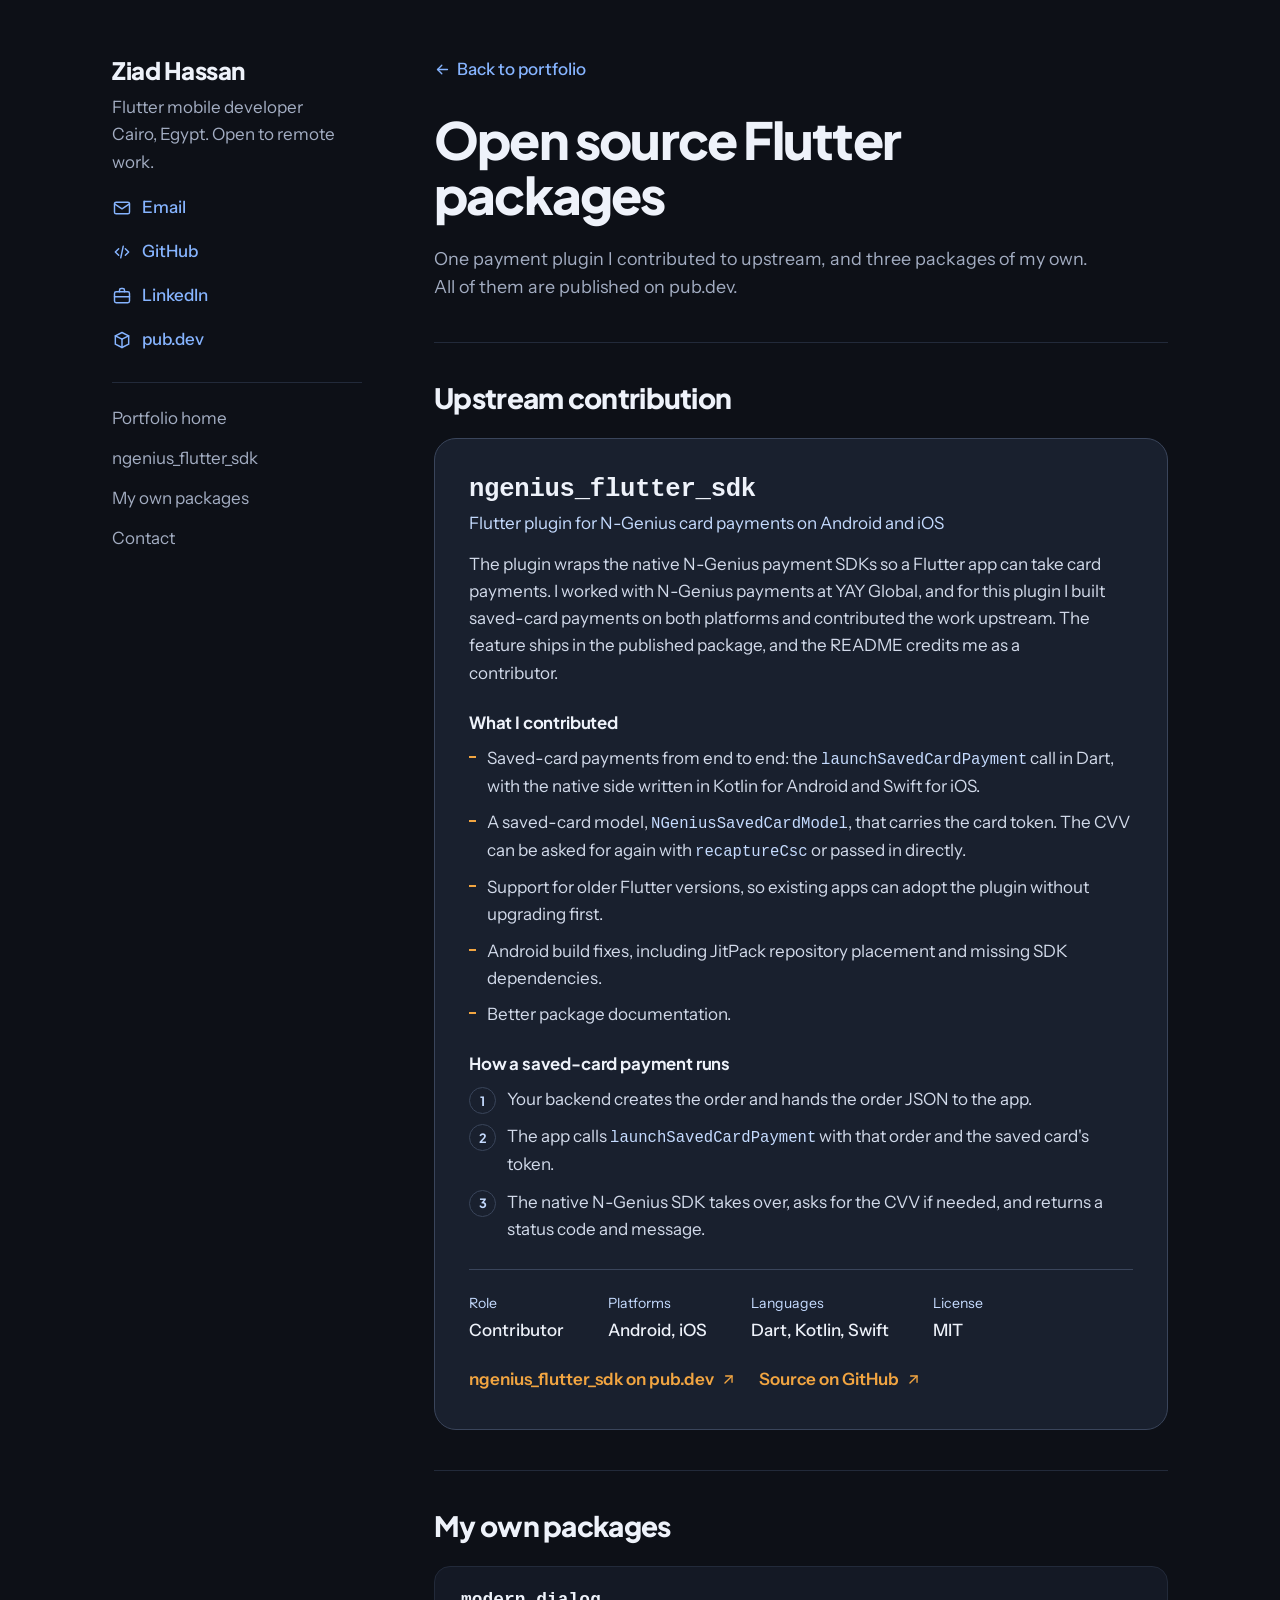
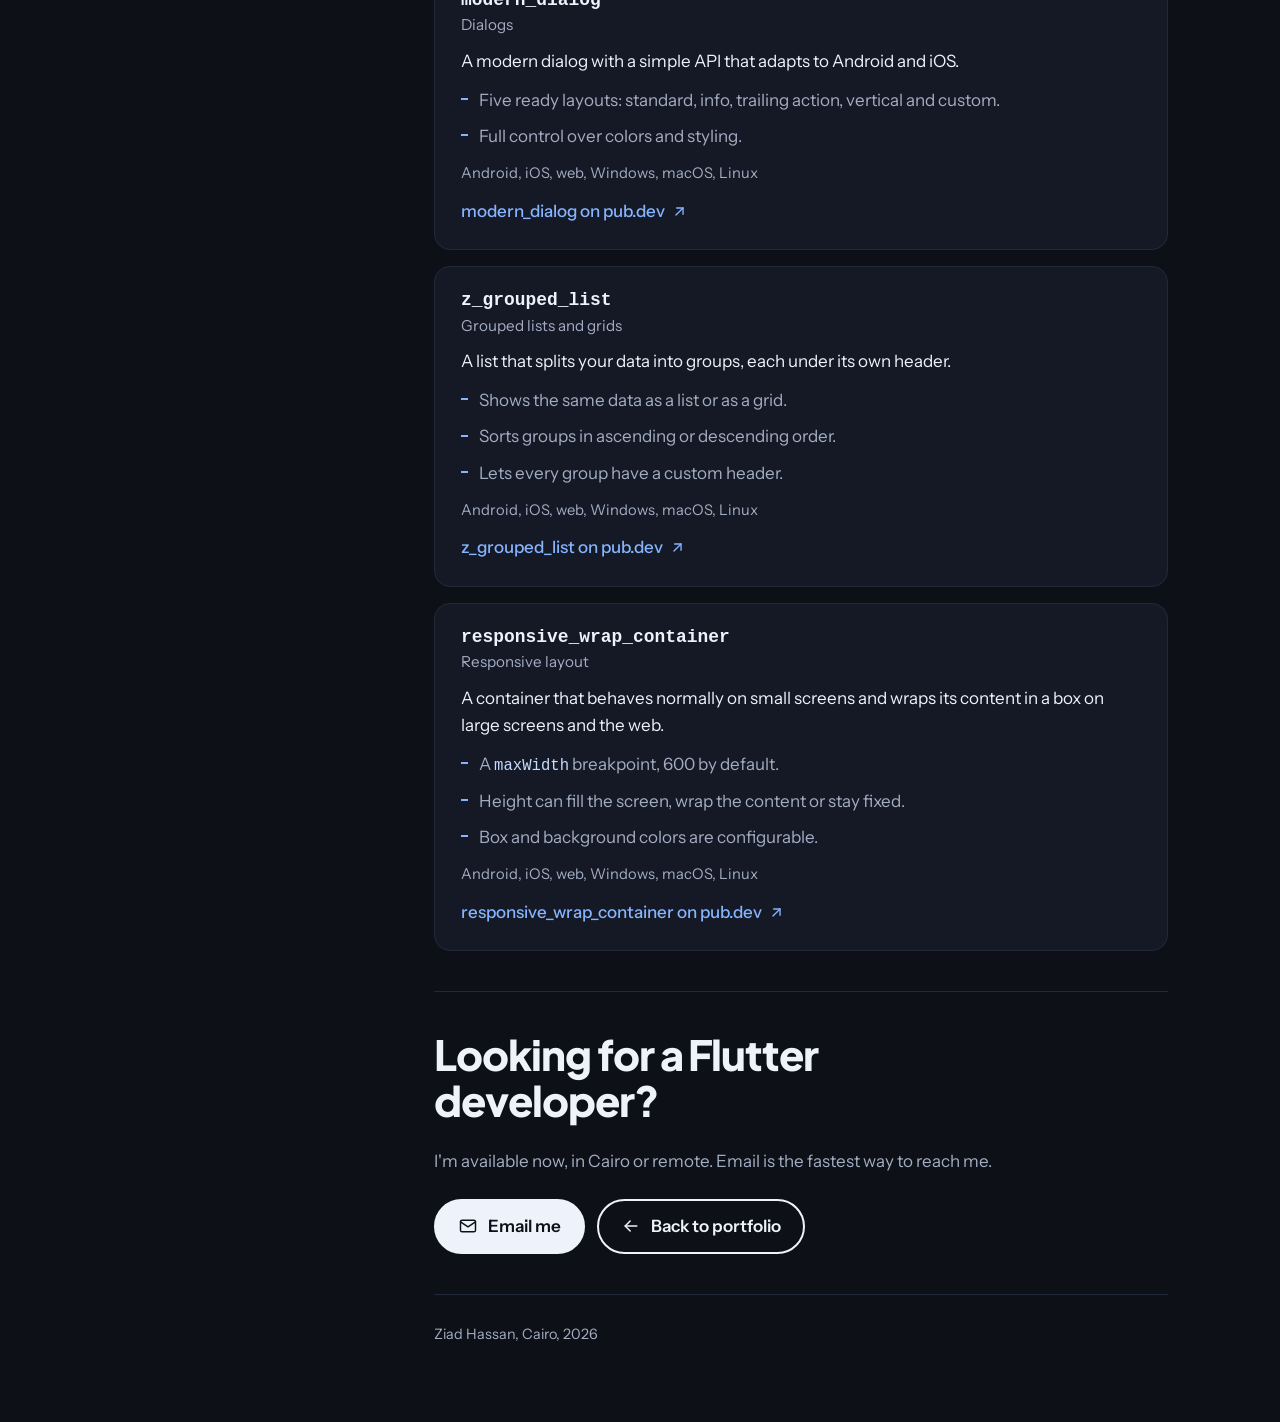
==== packages.html @ 7c578a0f "Restyle with Plus Jakarta Sans, link icons and a ZH icon; add packages page - Headings use Plus Jaka" ====
<!DOCTYPE html>
<html lang="en">
<head>
<meta charset="utf-8">
<meta name="viewport" content="width=device-width, initial-scale=1">
<title>Flutter packages, Ziad Hassan</title>
<meta name="description" content="Open source Flutter work by Ziad Hassan: saved-card payments for ngenius_flutter_sdk, plus his own packages on pub.dev.">
<meta property="og:title" content="Flutter packages, Ziad Hassan">
<meta property="og:description" content="Saved-card payments for ngenius_flutter_sdk, plus my own packages on pub.dev.">
<meta property="og:type" content="website">
<meta property="og:url" content="https://ziadhassan7.github.io/packages.html">
<meta name="theme-color" content="#0D1017">
<link rel="icon" href="favicon-32.png" sizes="32x32" type="image/png">
<link rel="icon" href="favicon.svg" type="image/svg+xml">
<link rel="apple-touch-icon" href="apple-touch-icon.png">
<link rel="preconnect" href="https://fonts.googleapis.com">
<link rel="preconnect" href="https://fonts.gstatic.com" crossorigin>
<link href="https://fonts.googleapis.com/css2?family=Plus+Jakarta+Sans:wght@700;800&family=Instrument+Sans:wght@400;500;600&display=swap" rel="stylesheet">
<link rel="stylesheet" href="styles.css">
</head>
<body>
<svg class="sprite" aria-hidden="true">
  <symbol id="i-mail" viewBox="0 0 24 24"><rect x="3" y="5" width="18" height="14" rx="2"/><path d="m3 7 9 6 9-6"/></symbol>
  <symbol id="i-code" viewBox="0 0 24 24"><path d="m8 8-4 4 4 4"/><path d="m16 8 4 4-4 4"/><path d="m13.5 5-3 14"/></symbol>
  <symbol id="i-briefcase" viewBox="0 0 24 24"><rect x="3" y="7" width="18" height="13" rx="2"/><path d="M9 7V5a2 2 0 0 1 2-2h2a2 2 0 0 1 2 2v2"/><path d="M3 13h18"/></symbol>
  <symbol id="i-box" viewBox="0 0 24 24"><path d="M12 3 4 7v10l8 4 8-4V7l-8-4Z"/><path d="m4 7 8 4 8-4"/><path d="M12 11v10"/></symbol>
  <symbol id="i-out" viewBox="0 0 24 24"><path d="M7 17 17 7"/><path d="M8 7h9v9"/></symbol>
  <symbol id="i-left" viewBox="0 0 24 24"><path d="M19 12H5"/><path d="m11 6-6 6 6 6"/></symbol>
</svg>
<div class="page">

  <aside class="rail">
    <a class="rail-name" href="./">Ziad Hassan</a>
    <p class="rail-role">Flutter mobile developer<br>Cairo, Egypt. Open to remote work.</p>
    <div class="rail-links">
      <a href="mailto:ziadh.business@gmail.com"><svg class="icon" aria-hidden="true"><use href="#i-mail"/></svg><span>Email</span></a>
      <a href="https://github.com/ziadhassan7"><svg class="icon" aria-hidden="true"><use href="#i-code"/></svg><span>GitHub</span></a>
      <a href="https://linkedin.com/in/ziadhassan7"><svg class="icon" aria-hidden="true"><use href="#i-briefcase"/></svg><span>LinkedIn</span></a>
      <a href="packages.html" aria-current="page"><svg class="icon" aria-hidden="true"><use href="#i-box"/></svg><span>pub.dev</span></a>
    </div>
    <nav class="rail-nav" aria-label="Sections">
      <a href="./">Portfolio home</a>
      <a href="#ngenius">ngenius_flutter_sdk</a>
      <a href="#own">My own packages</a>
      <a href="#contact">Contact</a>
    </nav>
  </aside>

  <main>
    <section class="hero hero-compact">
      <p class="back-link"><a class="icon-link" href="./"><svg class="icon icon-small" aria-hidden="true"><use href="#i-left"/></svg><span>Back to portfolio</span></a></p>
      <h1>Open source Flutter packages</h1>
      <p class="hero-lede">One payment plugin I contributed to upstream, and three packages of my own. All of them are published on pub.dev.</p>
    </section>

    <section class="block" id="ngenius">
      <h2>Upstream contribution</h2>

      <article class="feature">
        <h3 class="pkg-title">ngenius_flutter_sdk</h3>
        <p class="feature-kind">Flutter plugin for N-Genius card payments on Android and iOS</p>
        <p class="feature-text">The plugin wraps the native N-Genius payment SDKs so a Flutter app can take card payments. I worked with N-Genius payments at YAY Global, and for this plugin I built saved-card payments on both platforms and contributed the work upstream. The feature ships in the published package, and the README credits me as a contributor.</p>

        <h4 class="sub">What I contributed</h4>
        <ul class="points">
          <li>Saved-card payments from end to end: the <code>launchSavedCardPayment</code> call in Dart, with the native side written in Kotlin for Android and Swift for iOS.</li>
          <li>A saved-card model, <code>NGeniusSavedCardModel</code>, that carries the card token. The CVV can be asked for again with <code>recaptureCsc</code> or passed in directly.</li>
          <li>Support for older Flutter versions, so existing apps can adopt the plugin without upgrading first.</li>
          <li>Android build fixes, including JitPack repository placement and missing SDK dependencies.</li>
          <li>Better package documentation.</li>
        </ul>

        <h4 class="sub">How a saved-card payment runs</h4>
        <ol class="steps">
          <li>Your backend creates the order and hands the order JSON to the app.</li>
          <li>The app calls <code>launchSavedCardPayment</code> with that order and the saved card's token.</li>
          <li>The native N-Genius SDK takes over, asks for the CVV if needed, and returns a status code and message.</li>
        </ol>

        <dl class="meta">
          <div><dt>Role</dt><dd>Contributor</dd></div>
          <div><dt>Platforms</dt><dd>Android, iOS</dd></div>
          <div><dt>Languages</dt><dd>Dart, Kotlin, Swift</dd></div>
          <div><dt>License</dt><dd>MIT</dd></div>
        </dl>

        <div class="store-links">
          <a class="icon-link" href="https://pub.dev/packages/ngenius_flutter_sdk"><span>ngenius_flutter_sdk on pub.dev</span><svg class="icon icon-small" aria-hidden="true"><use href="#i-out"/></svg></a>
          <a class="icon-link" href="https://github.com/mhammadraza137/ngenius_flutter_sdk"><span>Source on GitHub</span><svg class="icon icon-small" aria-hidden="true"><use href="#i-out"/></svg></a>
        </div>
      </article>
    </section>

    <section class="block" id="own">
      <h2>My own packages</h2>
      <div class="stack">

        <article class="side">
          <h3 class="pkg">modern_dialog</h3>
          <p class="side-kind">Dialogs</p>
          <p class="side-text">A modern dialog with a simple API that adapts to Android and iOS.</p>
          <ul class="points">
            <li>Five ready layouts: standard, info, trailing action, vertical and custom.</li>
            <li>Full control over colors and styling.</li>
          </ul>
          <p class="side-platforms">Android, iOS, web, Windows, macOS, Linux</p>
          <p class="side-link"><a class="icon-link" href="https://pub.dev/packages/modern_dialog"><span>modern_dialog on pub.dev</span><svg class="icon icon-small" aria-hidden="true"><use href="#i-out"/></svg></a></p>
        </article>

        <article class="side">
          <h3 class="pkg">z_grouped_list</h3>
          <p class="side-kind">Grouped lists and grids</p>
          <p class="side-text">A list that splits your data into groups, each under its own header.</p>
          <ul class="points">
            <li>Shows the same data as a list or as a grid.</li>
            <li>Sorts groups in ascending or descending order.</li>
            <li>Lets every group have a custom header.</li>
          </ul>
          <p class="side-platforms">Android, iOS, web, Windows, macOS, Linux</p>
          <p class="side-link"><a class="icon-link" href="https://pub.dev/packages/z_grouped_list"><span>z_grouped_list on pub.dev</span><svg class="icon icon-small" aria-hidden="true"><use href="#i-out"/></svg></a></p>
        </article>

        <article class="side">
          <h3 class="pkg">responsive_wrap_container</h3>
          <p class="side-kind">Responsive layout</p>
          <p class="side-text">A container that behaves normally on small screens and wraps its content in a box on large screens and the web.</p>
          <ul class="points">
            <li>A <code>maxWidth</code> breakpoint, 600 by default.</li>
            <li>Height can fill the screen, wrap the content or stay fixed.</li>
            <li>Box and background colors are configurable.</li>
          </ul>
          <p class="side-platforms">Android, iOS, web, Windows, macOS, Linux</p>
          <p class="side-link"><a class="icon-link" href="https://pub.dev/packages/responsive_wrap_container"><span>responsive_wrap_container on pub.dev</span><svg class="icon icon-small" aria-hidden="true"><use href="#i-out"/></svg></a></p>
        </article>

      </div>
    </section>

    <section class="block contact" id="contact">
      <h2>Looking for a Flutter developer?</h2>
      <p>I'm available now, in Cairo or remote. Email is the fastest way to reach me.</p>
      <div class="hero-actions">
        <a class="button button-solid" href="mailto:ziadh.business@gmail.com"><svg class="icon" aria-hidden="true"><use href="#i-mail"/></svg><span>Email me</span></a>
        <a class="button button-plain" href="./"><svg class="icon" aria-hidden="true"><use href="#i-left"/></svg><span>Back to portfolio</span></a>
      </div>
    </section>

    <footer>Ziad Hassan, Cairo, 2026</footer>
  </main>

</div>
</body>
</html>
---- styles.css ----
:root {
  color-scheme: dark;
  --mist: #0D1017;
  --paper: #141925;
  --raised: #19202E;
  --ink: #EEF2FA;
  --ink-soft: #A3ADC2;
  --ink-card: #D2DAEA;
  --blue: #86B4FF;
  --sky: #C5DBFF;
  --amber: #F2A541;
  --line: #222A3A;
  --rule: #3A455B;
  --display: "Plus Jakarta Sans", "Segoe UI", system-ui, sans-serif;
  --body: "Instrument Sans", system-ui, -apple-system, "Segoe UI", sans-serif;
  --code: ui-monospace, "SF Mono", Menlo, Consolas, monospace;
}
* { box-sizing: border-box; }
html { -webkit-text-size-adjust: 100%; scroll-behavior: smooth; }
body {
  margin: 0;
  background: var(--mist);
  color: var(--ink);
  font-family: var(--body);
  font-size: 17px;
  line-height: 1.6;
}
a { color: var(--blue); text-underline-offset: 3px; }
a:hover { color: var(--sky); }
a:focus-visible, .button:focus-visible {
  outline: 3px solid var(--amber);
  outline-offset: 3px;
  border-radius: 4px;
}
h1, h2, h3 { font-family: var(--display); margin: 0; line-height: 1.1; }
p { margin: 0; }
ul, ol { margin: 0; padding: 0; list-style: none; }
code { font-family: var(--code); font-size: 0.92em; }

.sprite { position: absolute; width: 0; height: 0; overflow: hidden; }
.icon {
  width: 20px; height: 20px;
  flex: none;
  fill: none;
  stroke: currentColor;
  stroke-width: 1.75;
  stroke-linecap: round;
  stroke-linejoin: round;
}
.icon-small { width: 17px; height: 17px; stroke-width: 1.9; }

/* A text link that carries an icon */
.icon-link {
  display: inline-flex;
  align-items: center;
  gap: 6px;
  font-weight: 500;
  text-decoration: none;
}
.icon-link:hover span { text-decoration: underline; }

.page {
  max-width: 1120px;
  margin: 0 auto;
  padding: 28px 22px 64px;
}

/* Identity rail */
.rail-name {
  display: inline-block;
  font-family: var(--display);
  font-size: 1.5rem;
  font-weight: 800;
  letter-spacing: -0.02em;
  line-height: 1.2;
  color: var(--ink);
  text-decoration: none;
}
.rail-name:hover { color: var(--ink); }
.rail-role { color: var(--ink-soft); margin-top: 6px; }
.rail-links { display: flex; flex-wrap: wrap; gap: 0 22px; margin-top: 10px; }
.rail-links a {
  display: inline-flex;
  align-items: center;
  gap: 10px;
  min-height: 44px;
  font-weight: 500;
  text-decoration: none;
}
.rail-links a:hover span { text-decoration: underline; }
.rail-nav { display: none; }

/* Hero */
.hero { padding: 40px 0 40px; }
.hero h1 {
  font-size: clamp(2.2rem, 8.6vw, 4.1rem);
  font-weight: 800;
  letter-spacing: -0.035em;
  line-height: 1.06;
  max-width: 780px;
}
.hero-lede {
  margin-top: 24px;
  font-size: 1.12rem;
  max-width: 56ch;
  color: var(--ink-soft);
}
.hero-actions { display: flex; flex-wrap: wrap; gap: 12px; margin-top: 28px; }
.button {
  display: inline-flex;
  align-items: center;
  gap: 10px;
  padding: 12px 22px;
  border-radius: 999px;
  font-weight: 600;
  text-decoration: none;
  border: 2px solid var(--ink);
}
.button-solid, .button-solid:hover { background: var(--ink); color: var(--mist); }
.button-plain, .button-plain:hover { color: var(--ink); }
.button:hover { border-color: var(--blue); }
.button-solid:hover { background: var(--blue); border-color: var(--blue); }

/* Sections */
.block { padding: 40px 0; border-top: 1px solid var(--line); }
.block > h2 {
  font-size: 1.75rem;
  font-weight: 800;
  letter-spacing: -0.025em;
  margin-bottom: 24px;
}

/* Timeline: the two phases really are a sequence */
.timeline { border-left: 2px solid var(--rule); margin-left: 5px; }
.phase { position: relative; padding: 0 0 34px 24px; }
.phase:last-child { padding-bottom: 0; }
.phase::before {
  content: "";
  position: absolute;
  left: -8px; top: 7px;
  width: 14px; height: 14px;
  border-radius: 50%;
  background: var(--amber);
  border: 3px solid var(--mist);
}
.phase-when { color: var(--ink-soft); font-size: 0.95rem; }
.phase h3 { font-size: 1.3rem; font-weight: 700; letter-spacing: -0.015em; line-height: 1.2; margin: 2px 0 12px; }
.points li { position: relative; padding-left: 18px; margin-bottom: 9px; max-width: 64ch; }
.points li:last-child { margin-bottom: 0; }
.points li::before {
  content: "";
  position: absolute;
  left: 0; top: 0.66em;
  width: 7px; height: 2px;
  background: var(--blue);
}
.store-links { display: flex; flex-wrap: wrap; gap: 8px 22px; margin-top: 16px; }

/* Own products */
.feature {
  background: var(--raised);
  border: 1px solid var(--rule);
  color: var(--ink);
  border-radius: 22px;
  padding: 28px 24px;
}
.feature h3 { font-size: 1.6rem; font-weight: 800; letter-spacing: -0.02em; line-height: 1.15; }
.feature-kind { color: var(--sky); margin-top: 4px; }
.feature p.feature-text { margin-top: 14px; max-width: 58ch; color: var(--ink-card); }
.feature a { color: var(--amber); font-weight: 600; }
.feature a:hover { color: var(--amber); }
.streak { display: flex; gap: 6px; margin: 22px 0 6px; }
.streak span {
  flex: 1; max-width: 26px; aspect-ratio: 1;
  border-radius: 7px;
  background: var(--amber);
}
.streak span.miss { background: transparent; border: 2px solid var(--rule); }
.streak-note { font-size: 0.92rem; color: var(--sky); }
.feature-link { margin-top: 18px; }

.pair { display: grid; gap: 16px; margin-top: 16px; }
.side {
  background: var(--paper);
  border: 1px solid var(--line);
  border-radius: 16px;
  padding: 22px 20px;
}
.side h3 { font-size: 1.2rem; font-weight: 700; letter-spacing: -0.015em; }
.side-kind { color: var(--ink-soft); font-size: 0.95rem; margin-top: 3px; }
.side p.side-text { margin-top: 10px; }
.side-link { margin-top: 12px; }

/* Open source */
.contrib { max-width: 64ch; }
.packages { margin-top: 20px; border-top: 1px solid var(--line); }
.packages li { border-bottom: 1px solid var(--line); }
.packages a {
  display: flex; justify-content: space-between; align-items: baseline; gap: 14px;
  padding: 13px 2px;
  text-decoration: none;
  color: var(--ink);
}
.packages a:hover code { color: var(--blue); }
.packages code { font-size: 0.95rem; font-weight: 600; }
.packages small { color: var(--ink-soft); font-size: 0.9rem; text-align: right; }
.more-link { margin-top: 18px; }

/* Skills */
.skills { display: grid; gap: 18px; }
.skills dt { font-family: var(--display); font-weight: 700; font-size: 1.05rem; }
.skills dd { margin: 3px 0 0; color: var(--ink-soft); max-width: 62ch; }

/* Background */
.facts li { margin-bottom: 10px; max-width: 62ch; }
.facts strong { font-weight: 600; }
.facts span { color: var(--ink-soft); }

/* Contact */
.contact h2 { font-size: clamp(1.8rem, 6vw, 2.6rem); max-width: 18ch; }
.contact p { margin-top: 14px; color: var(--ink-soft); max-width: 52ch; }
.contact .hero-actions { margin-top: 24px; }

footer { color: var(--ink-soft); font-size: 0.9rem; padding-top: 28px; border-top: 1px solid var(--line); }

/* Packages page */
.back-link { margin-bottom: 26px; }
.hero-compact h1 { font-size: clamp(2rem, 7vw, 3.2rem); max-width: 16ch; }
.feature h3.pkg-title {
  font-family: var(--code);
  font-size: clamp(1.25rem, 4.6vw, 1.6rem);
  font-weight: 700;
  letter-spacing: -0.01em;
  line-height: 1.2;
  overflow-wrap: anywhere;
}
.feature h4.sub {
  font-family: var(--display);
  font-size: 1.05rem;
  font-weight: 700;
  letter-spacing: -0.01em;
  line-height: 1.2;
  margin: 26px 0 12px;
}
.feature .points li { color: var(--ink-card); }
.feature .points li::before { background: var(--amber); }
.feature code, .side code { color: var(--sky); }
.steps { counter-reset: step; display: grid; gap: 10px; max-width: 64ch; }
.steps li {
  counter-increment: step;
  position: relative;
  padding-left: 38px;
  color: var(--ink-card);
}
.steps li::before {
  content: counter(step);
  position: absolute;
  left: 0; top: 1px;
  width: 25px; height: 25px;
  border-radius: 50%;
  border: 1px solid var(--rule);
  color: var(--sky);
  font-family: var(--display);
  font-size: 0.8rem;
  font-weight: 700;
  display: flex; align-items: center; justify-content: center;
}
.meta {
  display: grid;
  gap: 14px 28px;
  margin: 26px 0 0;
  padding-top: 22px;
  border-top: 1px solid var(--rule);
}
.meta dt { color: var(--sky); font-size: 0.88rem; }
.meta dd { margin: 2px 0 0; font-weight: 500; }
.feature .store-links { margin-top: 22px; }

.stack { display: grid; gap: 16px; }
.side h3.pkg {
  font-family: var(--code);
  font-size: 1.12rem;
  letter-spacing: 0;
  overflow-wrap: anywhere;
}
.side .points { margin-top: 12px; }
.side .points li { color: var(--ink-soft); }
.side-platforms { margin-top: 12px; font-size: 0.92rem; color: var(--ink-soft); }

@media (min-width: 640px) {
  .pair { grid-template-columns: 1fr 1fr; }
  .feature { padding: 36px 34px; }
  .meta { grid-template-columns: 1fr 1fr; }
  .side { padding: 24px 26px; }
}

@media (min-width: 960px) {
  .page {
    display: grid;
    grid-template-columns: 250px minmax(0, 1fr);
    gap: 72px;
    padding: 56px 32px 80px;
  }
  .rail { position: sticky; top: 56px; align-self: start; }
  .rail-links { flex-direction: column; gap: 0; }
  .rail-nav {
    display: flex; flex-direction: column;
    margin-top: 20px; padding-top: 16px;
    border-top: 1px solid var(--line);
  }
  .rail-nav a {
    display: flex; align-items: center;
    min-height: 40px;
    color: var(--ink-soft);
    text-decoration: none;
  }
  .rail-nav a:hover, .rail-nav a[aria-current="page"] { color: var(--ink); }
  .rail-nav a:hover { text-decoration: underline; }
  .hero { padding-top: 0; }
  .skills { grid-template-columns: 1fr 1fr; gap: 24px 40px; }
  .meta { grid-template-columns: repeat(4, auto); justify-content: start; gap: 14px 44px; }
}

@media (prefers-reduced-motion: reduce) {
  html { scroll-behavior: auto; }
}
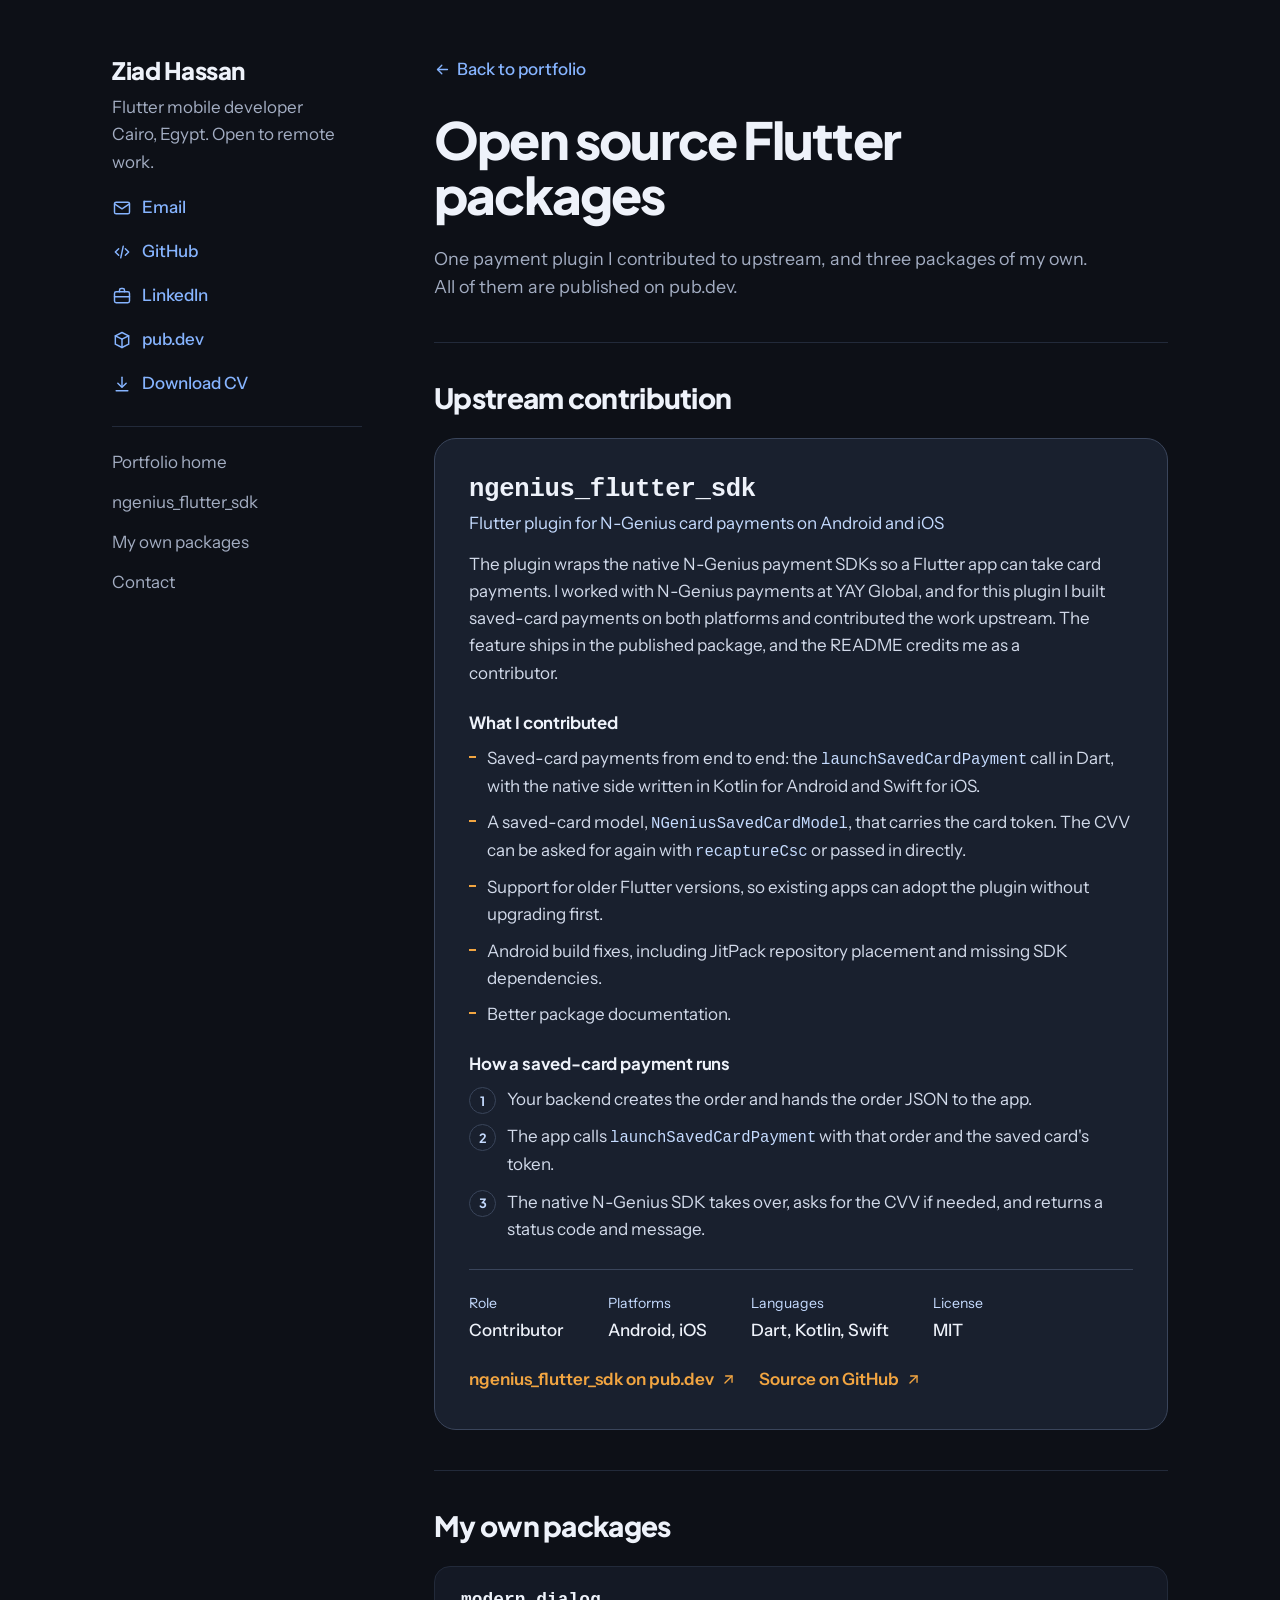
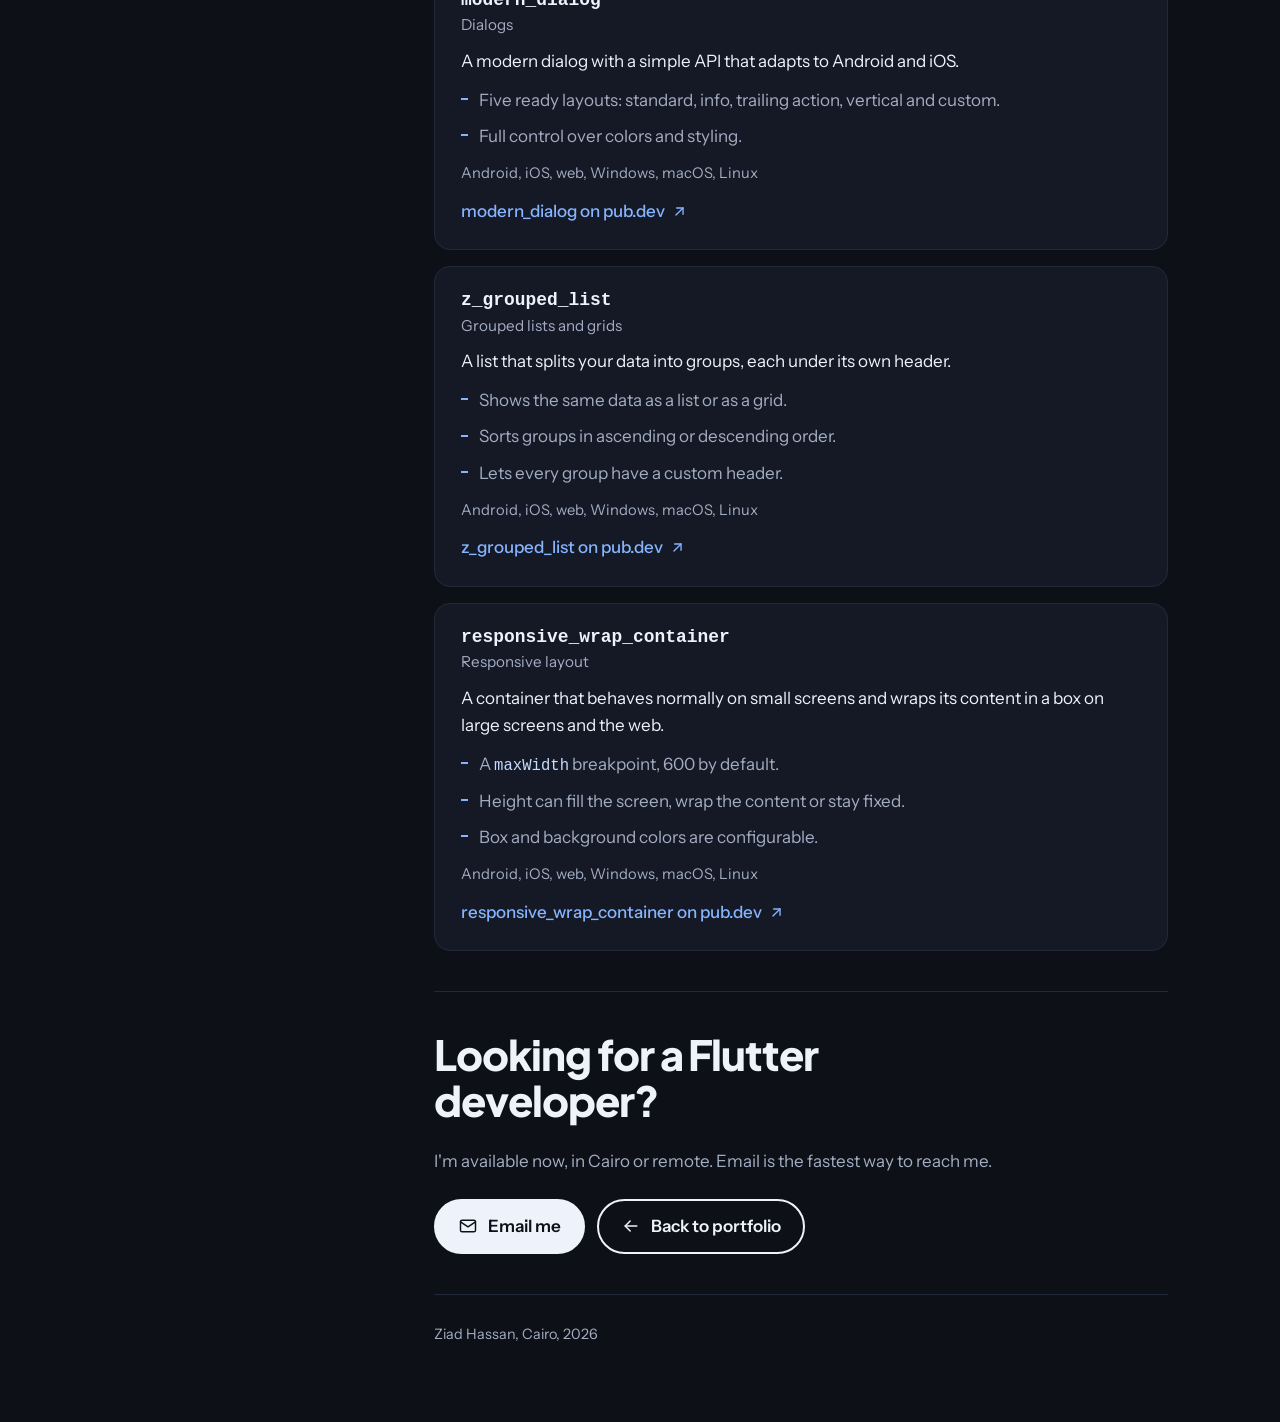
==== commit 08c9c326: "Add CV download and update experience line - Download CV button in the hero and contact section, plu" ====
--- a/packages.html
+++ b/packages.html
@@ -26,6 +26,7 @@
   <symbol id="i-box" viewBox="0 0 24 24"><path d="M12 3 4 7v10l8 4 8-4V7l-8-4Z"/><path d="m4 7 8 4 8-4"/><path d="M12 11v10"/></symbol>
   <symbol id="i-out" viewBox="0 0 24 24"><path d="M7 17 17 7"/><path d="M8 7h9v9"/></symbol>
   <symbol id="i-left" viewBox="0 0 24 24"><path d="M19 12H5"/><path d="m11 6-6 6 6 6"/></symbol>
+  <symbol id="i-download" viewBox="0 0 24 24"><path d="M12 4v11"/><path d="m7 11 5 5 5-5"/><path d="M5 20h14"/></symbol>
 </svg>
 <div class="page">
 
@@ -37,6 +38,7 @@
       <a href="https://github.com/ziadhassan7"><svg class="icon" aria-hidden="true"><use href="#i-code"/></svg><span>GitHub</span></a>
       <a href="https://linkedin.com/in/ziadhassan7"><svg class="icon" aria-hidden="true"><use href="#i-briefcase"/></svg><span>LinkedIn</span></a>
       <a href="packages.html" aria-current="page"><svg class="icon" aria-hidden="true"><use href="#i-box"/></svg><span>pub.dev</span></a>
+      <a href="Ziad-Hassan-Flutter-Developer-CV.pdf" download><svg class="icon" aria-hidden="true"><use href="#i-download"/></svg><span>Download CV</span></a>
     </div>
     <nav class="rail-nav" aria-label="Sections">
       <a href="./">Portfolio home</a>
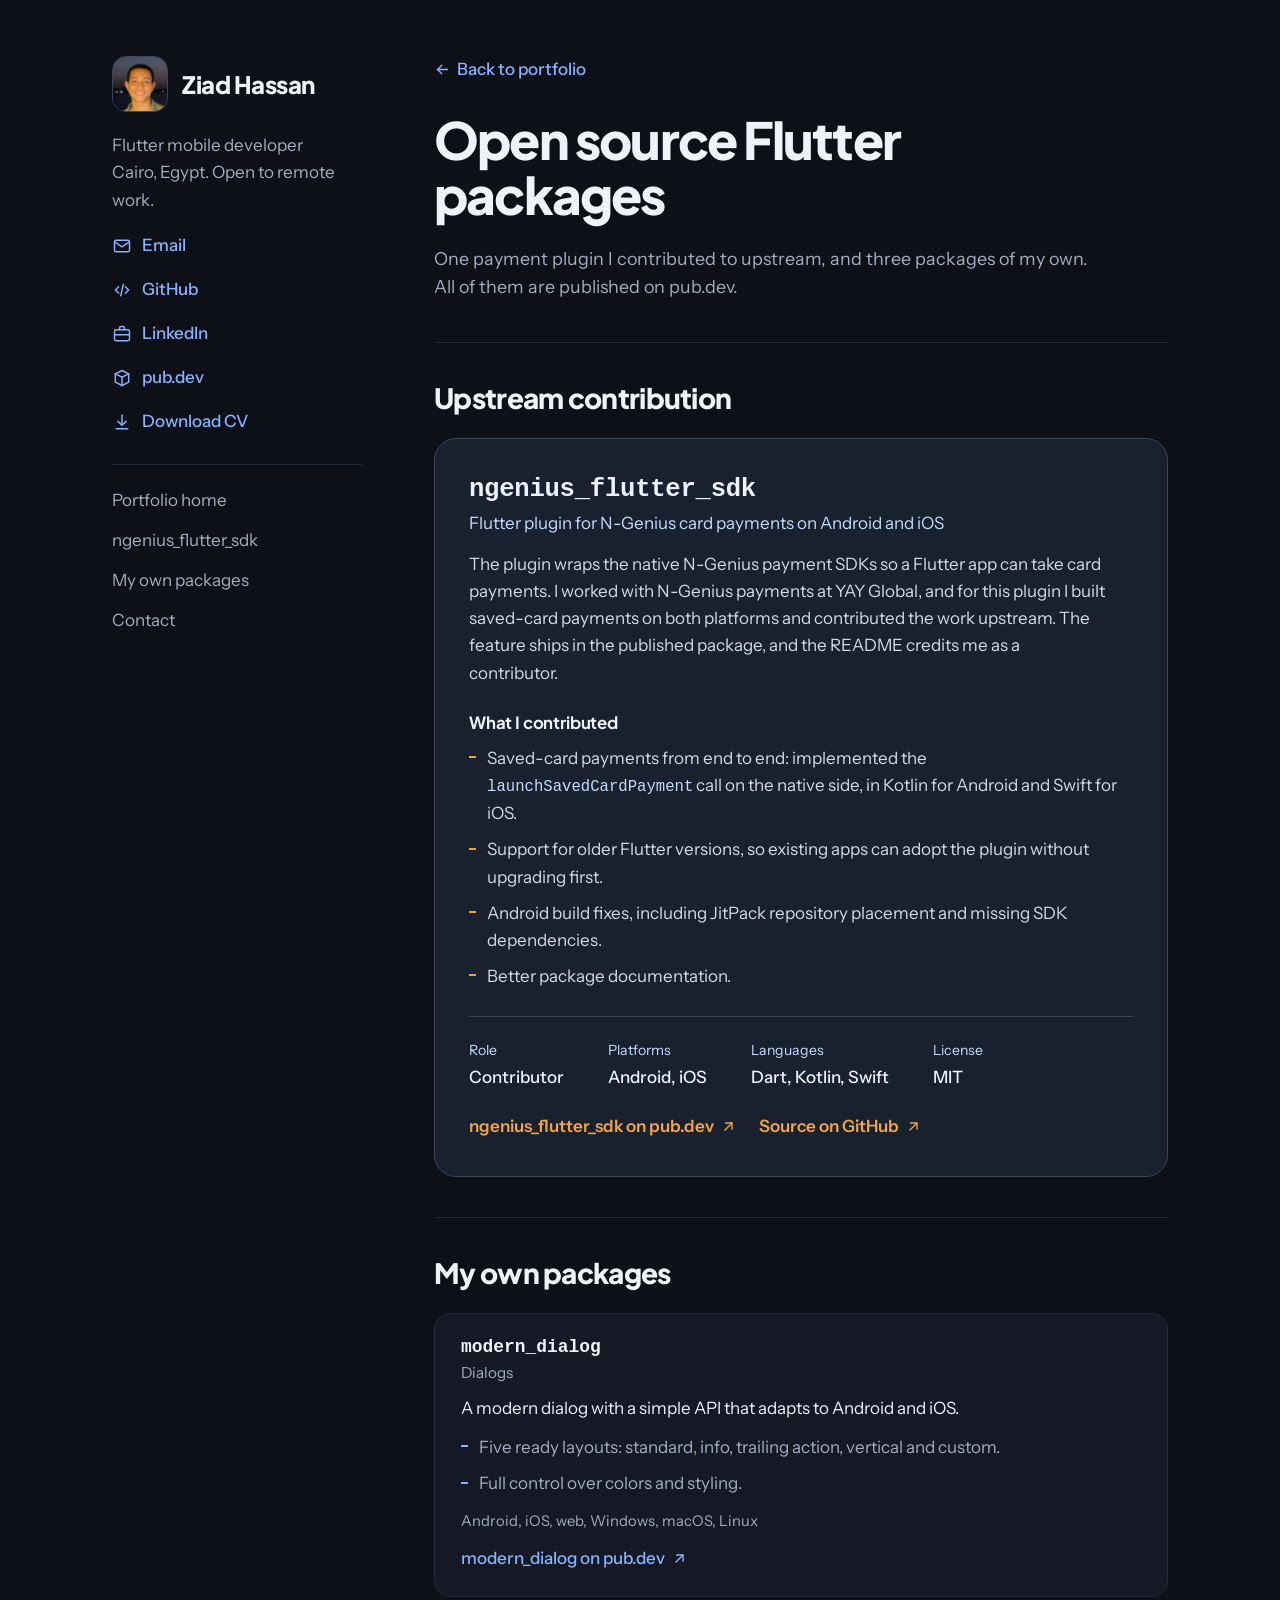
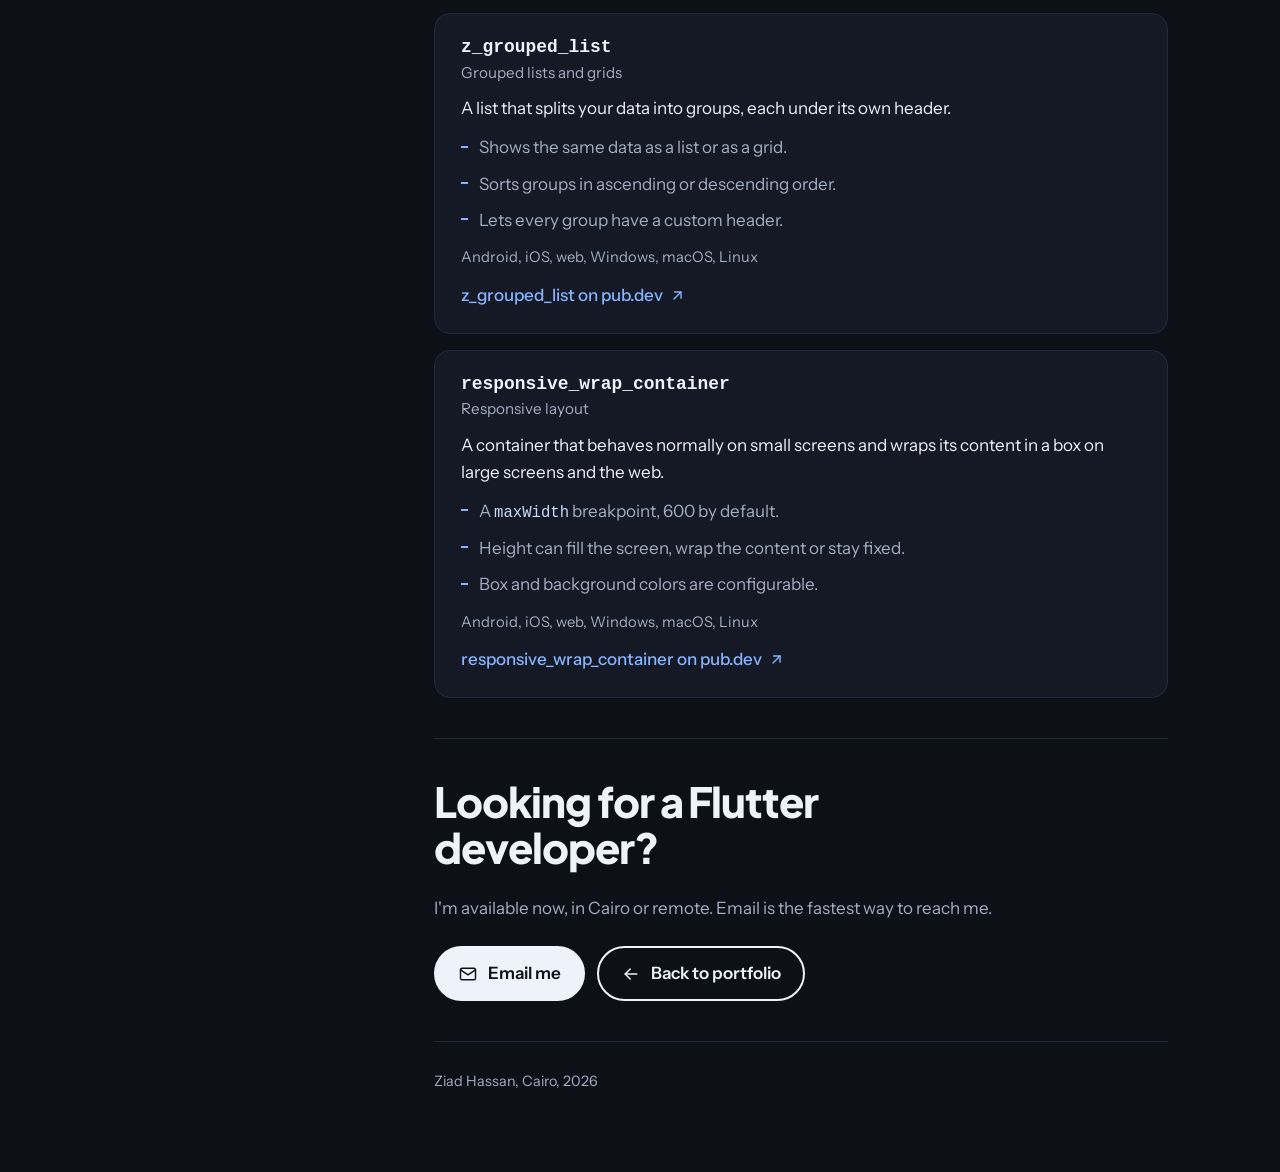
==== commit 4e52477e: "Add profile photo beside the name; trim the ngenius section - Small rounded-square photo next to the" ====
--- a/packages.html
+++ b/packages.html
@@ -31,7 +31,7 @@
 <div class="page">
 
   <aside class="rail">
-    <a class="rail-name" href="./">Ziad Hassan</a>
+    <a class="rail-id" href="./"><img class="rail-photo" src="ziad-hassan.jpg" alt="" width="56" height="56"><span class="rail-name">Ziad Hassan</span></a>
     <p class="rail-role">Flutter mobile developer<br>Cairo, Egypt. Open to remote work.</p>
     <div class="rail-links">
       <a href="mailto:ziadh.business@gmail.com"><svg class="icon" aria-hidden="true"><use href="#i-mail"/></svg><span>Email</span></a>
@@ -65,19 +65,11 @@
 
         <h4 class="sub">What I contributed</h4>
         <ul class="points">
-          <li>Saved-card payments from end to end: the <code>launchSavedCardPayment</code> call in Dart, with the native side written in Kotlin for Android and Swift for iOS.</li>
-          <li>A saved-card model, <code>NGeniusSavedCardModel</code>, that carries the card token. The CVV can be asked for again with <code>recaptureCsc</code> or passed in directly.</li>
+          <li>Saved-card payments from end to end: implemented the <code>launchSavedCardPayment</code> call on the native side, in Kotlin for Android and Swift for iOS.</li>
           <li>Support for older Flutter versions, so existing apps can adopt the plugin without upgrading first.</li>
           <li>Android build fixes, including JitPack repository placement and missing SDK dependencies.</li>
           <li>Better package documentation.</li>
         </ul>
-
-        <h4 class="sub">How a saved-card payment runs</h4>
-        <ol class="steps">
-          <li>Your backend creates the order and hands the order JSON to the app.</li>
-          <li>The app calls <code>launchSavedCardPayment</code> with that order and the saved card's token.</li>
-          <li>The native N-Genius SDK takes over, asks for the CVV if needed, and returns a status code and message.</li>
-        </ol>
 
         <dl class="meta">
           <div><dt>Role</dt><dd>Contributor</dd></div>
--- a/styles.css
+++ b/styles.css
@@ -66,18 +66,29 @@
 }
 
 /* Identity rail */
+.rail-id {
+  display: inline-flex;
+  align-items: center;
+  gap: 14px;
+  color: var(--ink);
+  text-decoration: none;
+}
+.rail-id:hover { color: var(--ink); }
+.rail-photo {
+  width: 56px; height: 56px;
+  flex: none;
+  border-radius: 14px;
+  object-fit: cover;
+  border: 1px solid var(--rule);
+}
 .rail-name {
-  display: inline-block;
   font-family: var(--display);
   font-size: 1.5rem;
   font-weight: 800;
   letter-spacing: -0.02em;
   line-height: 1.2;
-  color: var(--ink);
-  text-decoration: none;
-}
-.rail-name:hover { color: var(--ink); }
-.rail-role { color: var(--ink-soft); margin-top: 6px; }
+}
+.rail-role { color: var(--ink-soft); margin-top: 12px; }
 .rail-links { display: flex; flex-wrap: wrap; gap: 0 22px; margin-top: 10px; }
 .rail-links a {
   display: inline-flex;
@@ -245,26 +256,6 @@
 .feature .points li { color: var(--ink-card); }
 .feature .points li::before { background: var(--amber); }
 .feature code, .side code { color: var(--sky); }
-.steps { counter-reset: step; display: grid; gap: 10px; max-width: 64ch; }
-.steps li {
-  counter-increment: step;
-  position: relative;
-  padding-left: 38px;
-  color: var(--ink-card);
-}
-.steps li::before {
-  content: counter(step);
-  position: absolute;
-  left: 0; top: 1px;
-  width: 25px; height: 25px;
-  border-radius: 50%;
-  border: 1px solid var(--rule);
-  color: var(--sky);
-  font-family: var(--display);
-  font-size: 0.8rem;
-  font-weight: 700;
-  display: flex; align-items: center; justify-content: center;
-}
 .meta {
   display: grid;
   gap: 14px 28px;
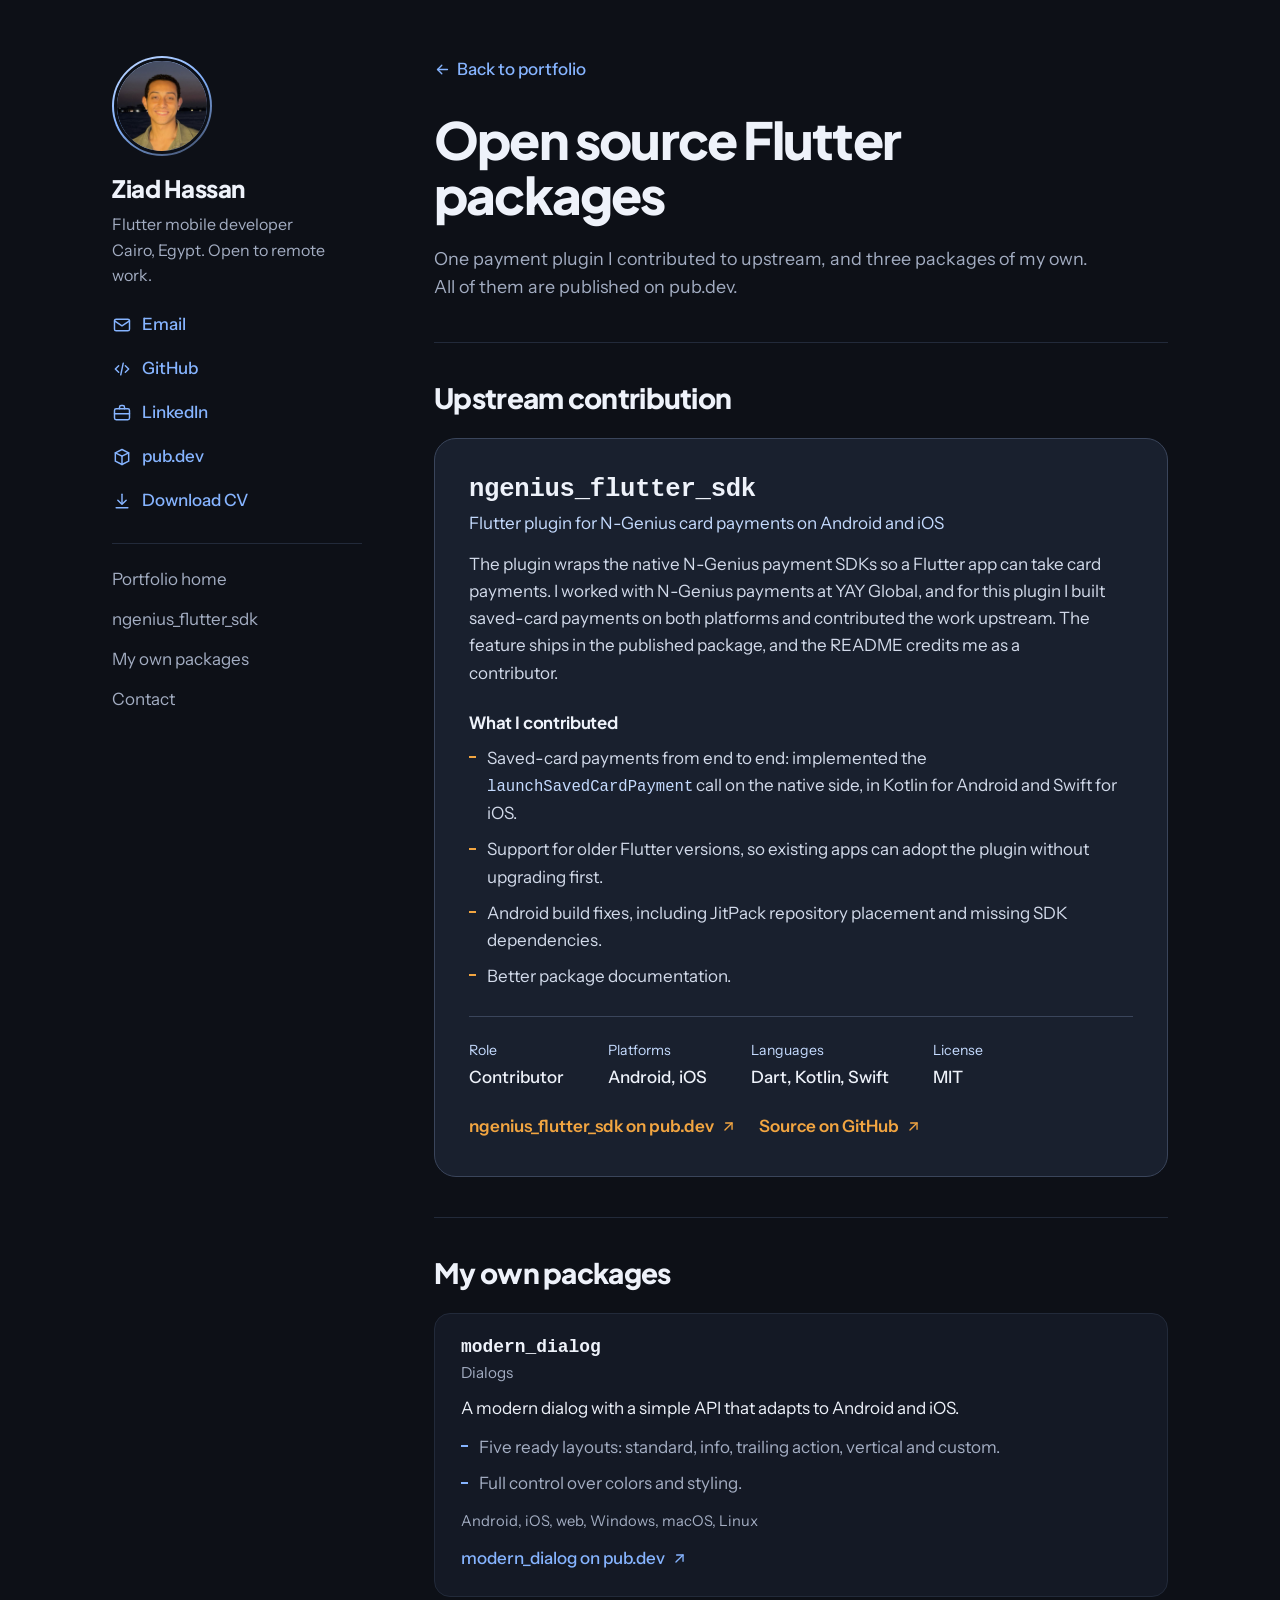
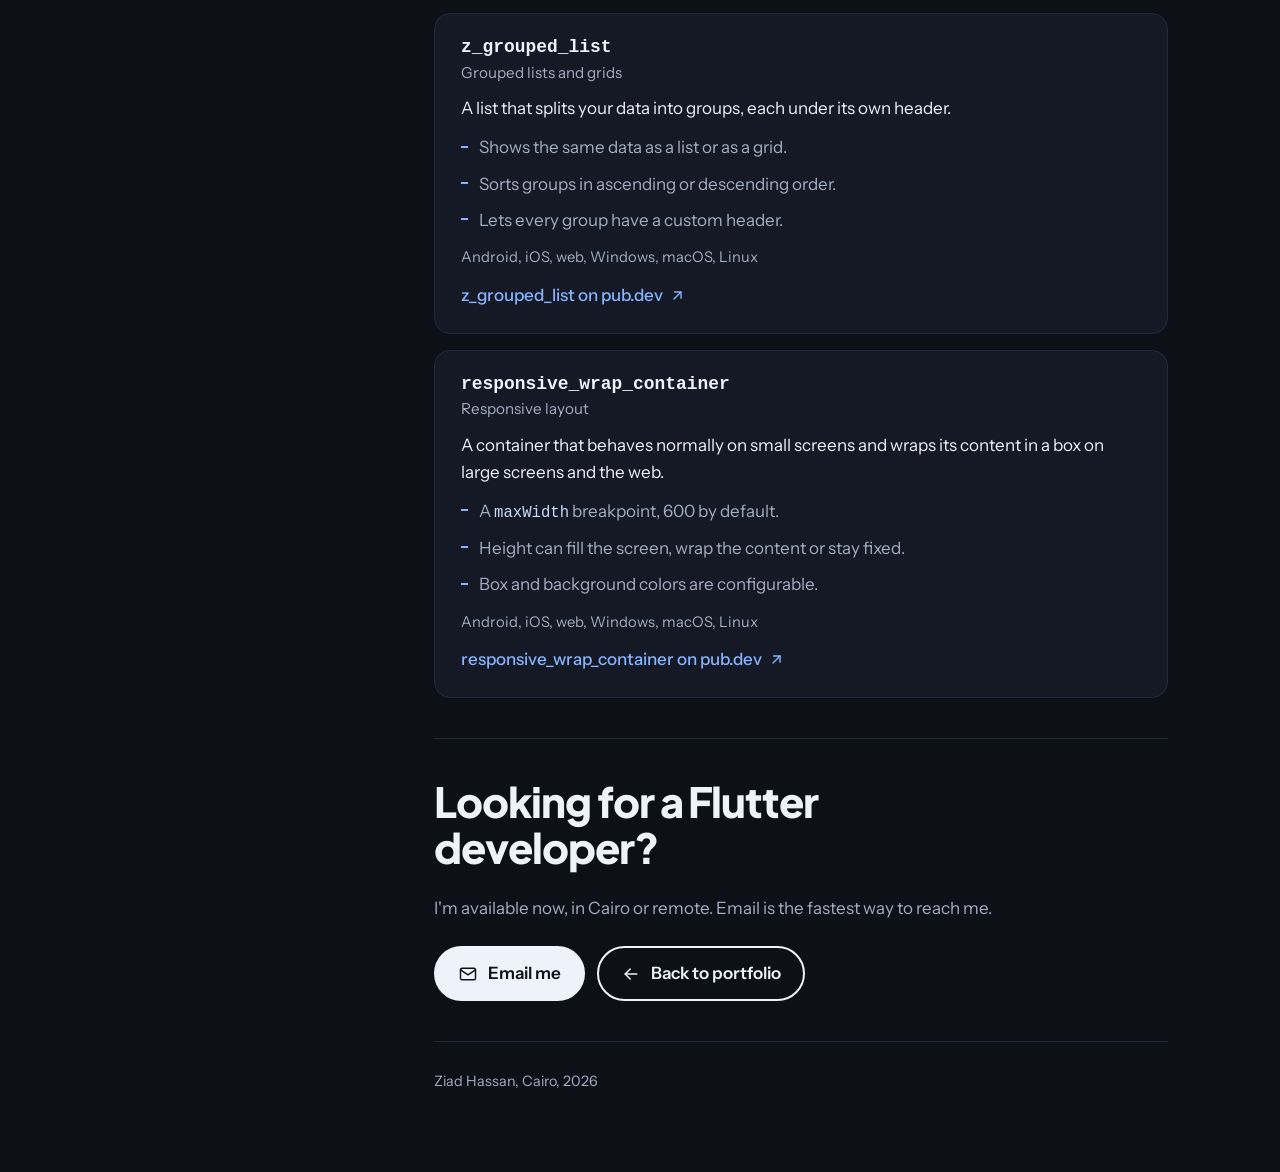
==== commit aa67f276: "Circular profile photo with a ring; refined ZH icon - Photo recropped as a circle with headroom, sta" ====
--- a/packages.html
+++ b/packages.html
@@ -31,8 +31,13 @@
 <div class="page">
 
   <aside class="rail">
-    <a class="rail-id" href="./"><img class="rail-photo" src="ziad-hassan.jpg" alt="" width="56" height="56"><span class="rail-name">Ziad Hassan</span></a>
-    <p class="rail-role">Flutter mobile developer<br>Cairo, Egypt. Open to remote work.</p>
+    <div class="rail-head">
+      <span class="rail-photo-ring"><img class="rail-photo" src="ziad-hassan.jpg" alt="Ziad Hassan" width="96" height="96"></span>
+      <div>
+        <a class="rail-name" href="./">Ziad Hassan</a>
+        <p class="rail-role">Flutter mobile developer<br>Cairo, Egypt. Open to remote work.</p>
+      </div>
+    </div>
     <div class="rail-links">
       <a href="mailto:ziadh.business@gmail.com"><svg class="icon" aria-hidden="true"><use href="#i-mail"/></svg><span>Email</span></a>
       <a href="https://github.com/ziadhassan7"><svg class="icon" aria-hidden="true"><use href="#i-code"/></svg><span>GitHub</span></a>
--- a/styles.css
+++ b/styles.css
@@ -66,30 +66,33 @@
 }
 
 /* Identity rail */
-.rail-id {
-  display: inline-flex;
-  align-items: center;
-  gap: 14px;
-  color: var(--ink);
-  text-decoration: none;
-}
-.rail-id:hover { color: var(--ink); }
+.rail-head { display: flex; align-items: center; gap: 16px; }
+.rail-photo-ring {
+  flex: none;
+  padding: 2px;
+  border-radius: 50%;
+  background: linear-gradient(150deg, var(--sky), var(--blue) 45%, var(--rule));
+}
 .rail-photo {
-  width: 56px; height: 56px;
-  flex: none;
-  border-radius: 14px;
+  display: block;
+  width: 72px; height: 72px;
+  border-radius: 50%;
   object-fit: cover;
-  border: 1px solid var(--rule);
+  border: 3px solid var(--mist);
 }
 .rail-name {
+  display: inline-block;
   font-family: var(--display);
   font-size: 1.5rem;
   font-weight: 800;
   letter-spacing: -0.02em;
   line-height: 1.2;
-}
-.rail-role { color: var(--ink-soft); margin-top: 12px; }
-.rail-links { display: flex; flex-wrap: wrap; gap: 0 22px; margin-top: 10px; }
+  color: var(--ink);
+  text-decoration: none;
+}
+.rail-name:hover { color: var(--ink); }
+.rail-role { color: var(--ink-soft); margin-top: 4px; font-size: 0.96rem; line-height: 1.5; }
+.rail-links { display: flex; flex-wrap: wrap; gap: 0 22px; margin-top: 14px; }
 .rail-links a {
   display: inline-flex;
   align-items: center;
@@ -293,6 +296,9 @@
     padding: 56px 32px 80px;
   }
   .rail { position: sticky; top: 56px; align-self: start; }
+  .rail-head { flex-direction: column; align-items: flex-start; gap: 18px; }
+  .rail-photo { width: 96px; height: 96px; }
+  .rail-role { font-size: 1rem; line-height: 1.6; margin-top: 6px; }
   .rail-links { flex-direction: column; gap: 0; }
   .rail-nav {
     display: flex; flex-direction: column;
